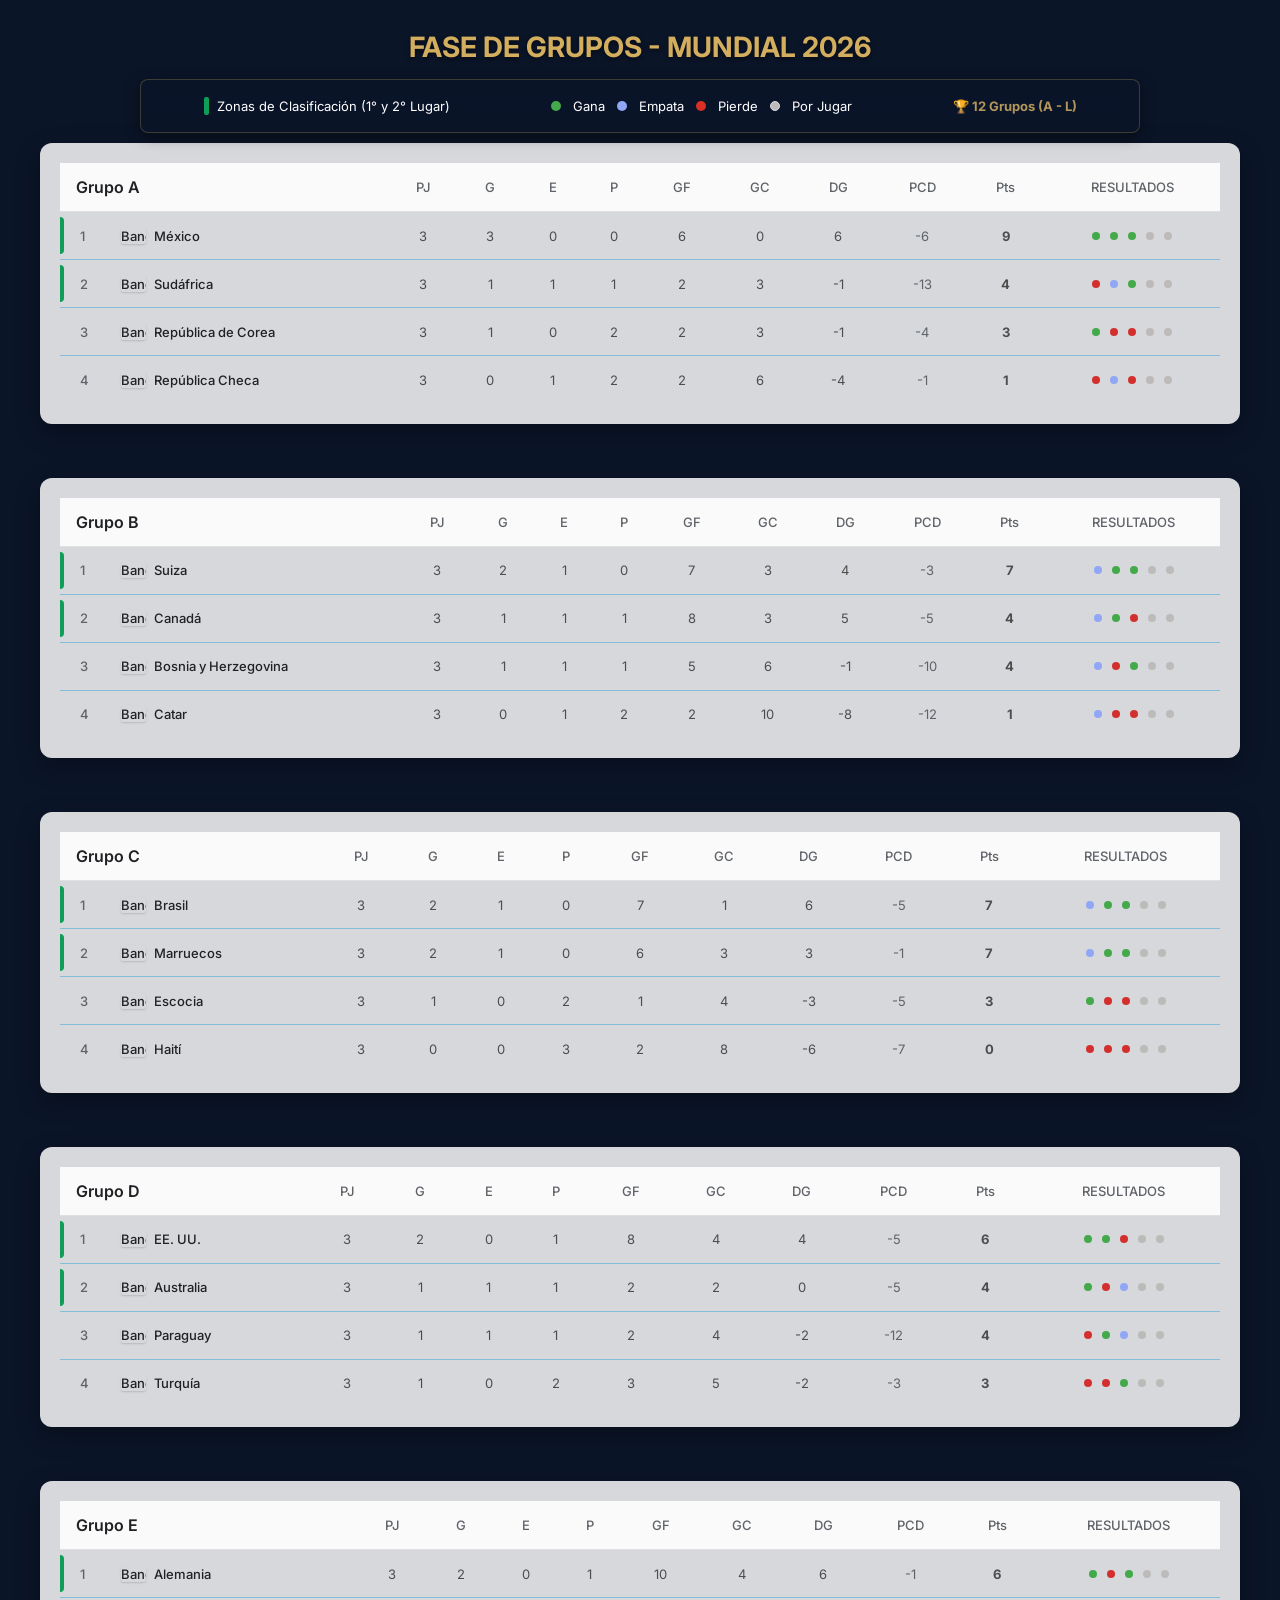
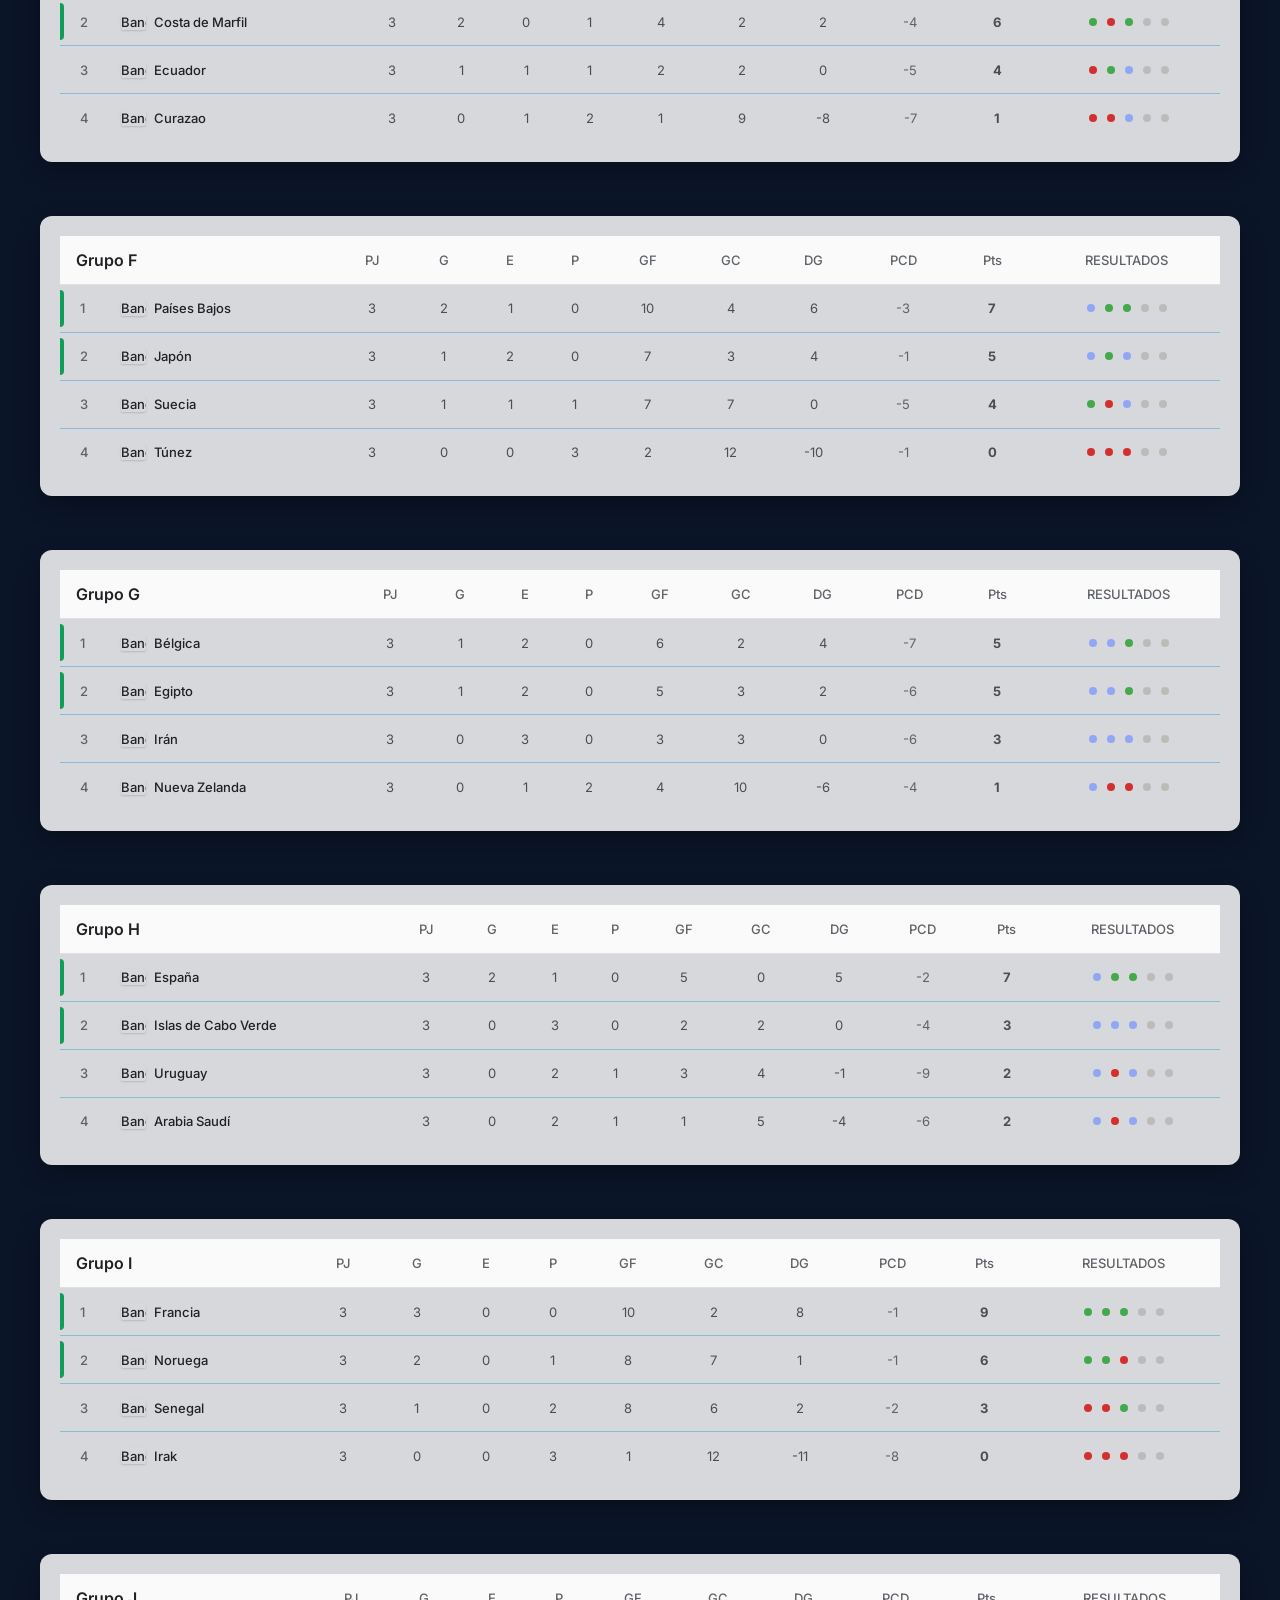
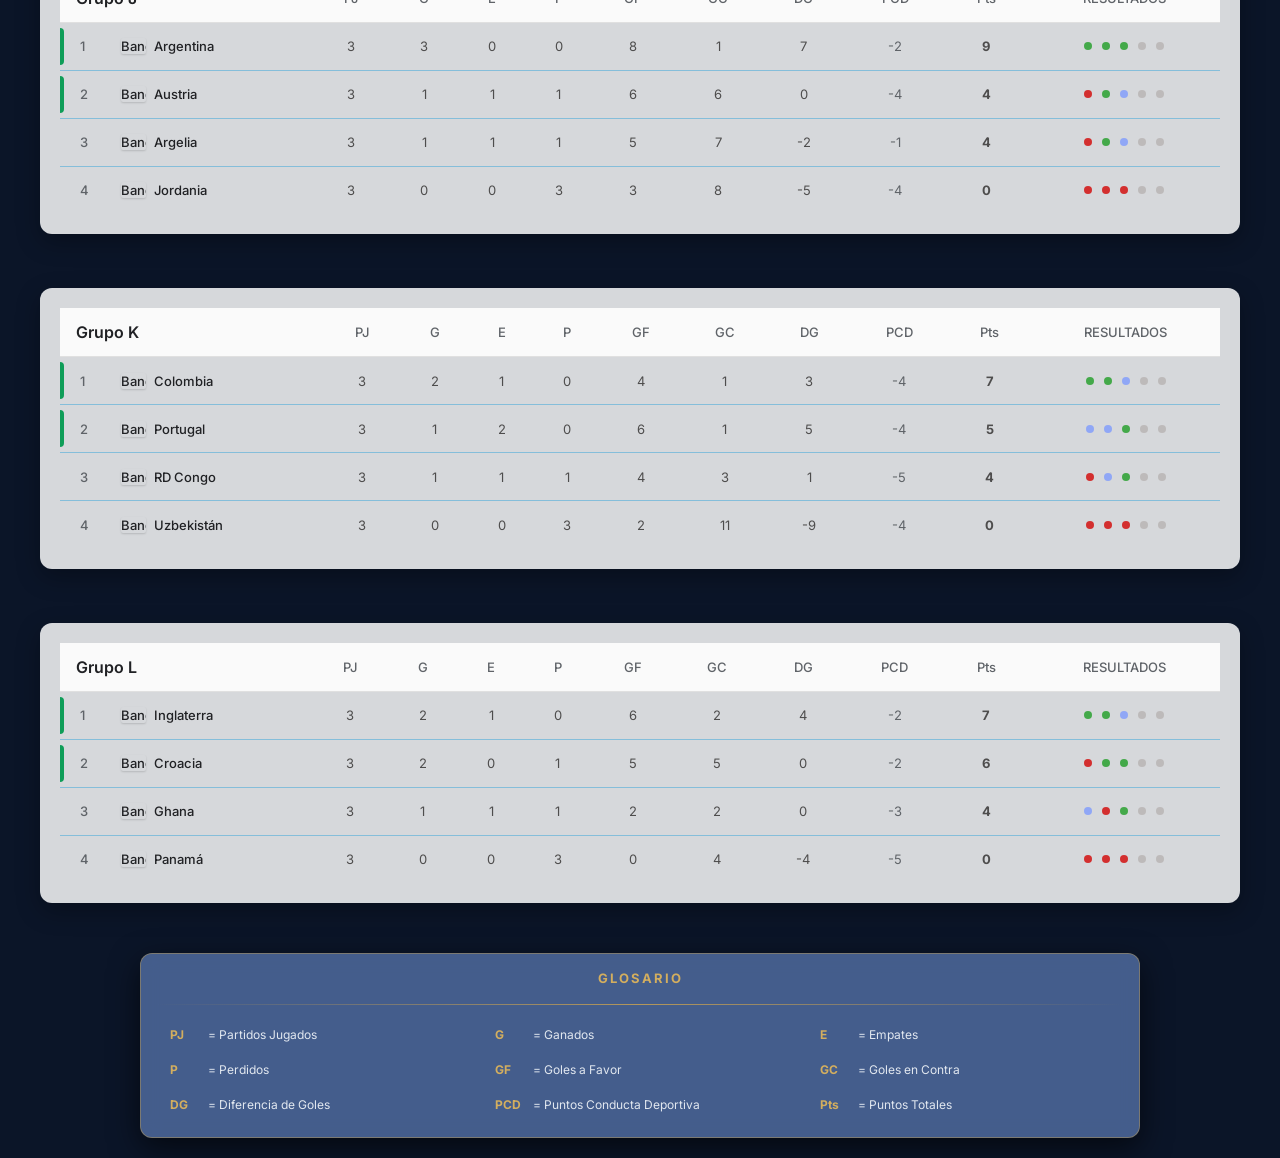
==== clasification.html @ fb700c8e "avancClasification" ====
<html lang="es">
<head>
    <meta charset="UTF-8">
    <meta name="viewport" content="width=device-width, initial-scale=1.0">
    <title>Clasificación Mundial 2026</title>
    <!-- Cargamos los estilos CSS -->
    <link rel="stylesheet" href="clasification.css">
    
    <link href="https://fonts.googleapis.com/css2?family=Inter:wght@400;500;600;700&display=swap" rel="stylesheet">
</head>
<body>

    <header style="text-align: center; padding: 20px 20px 0 20px;">
        <h1 style="font-size: 28px; margin: 10px 0; color: #d3ae5f; text-shadow: 0 2px 4px rgba(0,0,0,0.5);">
            FASE DE GRUPOS - MUNDIAL 2026
        </h1>
       
        <div class="info-banner">
            <div class="info-item">
                <span class="qualified-indicator"></span>
                <span>Zonas de Clasificación (1° y 2° Lugar)</span>
            </div>
            <div class="info-item">
                <div class="legend-dots">
                    <span class="dot-legend win"></span> Gana
                    <span class="dot-legend draw"></span> Empata
                    <span class="dot-legend loss"></span> Pierde
                    <span class="dot-legend none"></span> Por Jugar
                </div>
            </div>
            <div class="info-item" style="color: #b4975a; font-weight: bold;">
                🏆 12 Grupos (A - L)
            </div>
        </div>
        <!-- ⬆️ FINAL DEL BLOQUE DE INFORMACIÓN ⬆️ -->

    </header>
    
    <main id="groups-container" class="groups-container"></main>
    <script src="clasification.js"></script>
    <div class="floating-sidebar">
        <h3>GLOSARIO</h3>
        <hr class="gold-divider">
        <div class="sidebar-item"><strong>PJ</strong> = Partidos Jugados</div>
        <div class="sidebar-item"><strong>G</strong> = Ganados</div>
        <div class="sidebar-item"><strong>E</strong> = Empates</div>
        <div class="sidebar-item"><strong>P</strong> = Perdidos</div>
        <div class="sidebar-item"><strong>GF</strong> = Goles a Favor</div>
        <div class="sidebar-item"><strong>GC</strong> = Goles en Contra</div>
        <div class="sidebar-item"><strong>DG</strong> = Diferencia de Goles</div>
        <div class="sidebar-item"><strong>PCD</strong> = Puntos Conducta Deportiva</div>
        <div class="sidebar-item"><strong>Pts</strong> = Puntos Totales</div>
    </div>
</body>
</html>
---- clasification.css ----
body {
    
    background-image: url('fondo pagina mundial.png');
    background-size: cover;
    background-position: center center;
    background-repeat: no-repeat;
    background-attachment: fixed;
    background-color: #0b1528; 
    color: #ffffff;
    margin: 0;
}

* {
    margin: 0;
    padding: 0;
    box-sizing: border-box;
    font-family: 'Inter', sans-serif;
}

.body {
    background-color: #f1f3f4; /* Fondo gris claro idéntico al original */
    color: #202124;
    padding: 20px;
}

.main-header {
    text-align: center;
    margin-bottom: 30px;
}

.main-header h1 {
    font-size: 24px;
    font-weight: 600;
    color: #333;
}

/* Contenedor que agrupa las tarjetas */
.groups-container {
    max-width: 1200px;
    margin: 0 auto;
    display: flex;
    flex-direction: column;
    gap: 24px; /* Separación entre grupos */
}

/* Tarjeta contenedora de cada Grupo */
.group-card {
   
    background-color: rgba(255, 255, 255, 0.83); 
    border-radius: 12px;
    box-shadow: 0 8px 24px rgba(0, 0, 0, 0.3); 
    margin-bottom: 30px;
    padding: 20px;
}

/* Estilos de la Tabla */
.standing-table {
    width: 100%;
    border-collapse: collapse;
    font-size: 13px;
    text-align: left;
}

/* Cabecera del grupo (Grupo A, Grupo B, etc.) */
.standing-table thead th {
    background-color: #fafafa;
    color: #5f6368;
    font-weight: 500;
    padding: 14px 16px;
    border-bottom: 1px solid #e0e0e0;
}

.standing-table thead th.group-title {
    font-size: 16px;
    font-weight: 600;
    color: #202124;
    text-align: left;
}

/* Alineación y colores de las columnas numéricas */
.text-center {
    text-align: center;
    color: #4e4d4d;
}

.text-bold {
    font-weight: 700;
}

/* Filas de la tabla */
.standing-table tbody tr {
    border-bottom: 1px solid #85beda;
    height: 48px;
}

.standing-table tbody tr:last-child {
    border-bottom: none;
}

.standing-table tbody td {
    padding: 8px 16px;
    vertical-align: middle;
}

/* Columna del Ranking y nombre del equipo */
.rank-col {
    width: 40px;
    font-weight: 500;
    color: #5f6368;
    padding-left: 20px !important;
    position: relative;
}

/* Línea verde de clasificación para los puestos 1 y 2 */
.qualified .rank-col::before {
    content: "";
    position: absolute;
    left: 0;
    top: 5px;
    bottom: 5px;
    width: 4px;
    background-color: #0f9d58; /* Verde Google/FIFA */
    border-radius: 0 4px 4px 0;
}

/* Nombre de país y bandera */
.team-name {
    display: flex;
    align-items: center;
    gap: 8px;
    font-weight: 500;
    color: #202124;
}

.flag {
    width: 25px;            /* Tamaño idéntico al de las imágenes reales */
    height: 16px;           /* Mantiene la proporción */
    object-fit: cover;      /* Evita que se deforme */
    border-radius: 2px;     /* Bordes ligeramente redondeados como en tu captura */
    box-shadow: 0 1px 2px rgba(0,0,0,0.15); /* Sutil sombra para dar relieve */
    display: inline-block;
}

/* Racha de Resultados (Círculos) */
.results-dots {
    display: flex;
    gap: 10px;
    justify-content: center;
}

.dot {
    width: 8px;
    height: 8px;
    border-radius: 50%;
    display: inline-block;
}

.dot.win { background-color: #44a94a; }   /* Verde */
.dot.draw { background-color: #90a7f6; }  /* Celeste */
.dot.loss { background-color: #d32f2f; }  /* Rojo */
.dot.none { background-color: #bdbaba; }  /* Sin jugar (-) */

.info-banner {
    display: flex;
    flex-wrap: wrap;
    justify-content: space-around;
    align-items: center;
    background-color: rgba(11, 21, 40, 0.85); /* Azul oscuro translúcido */
    border: 1px solid rgba(180, 151, 90, 0.3); /* Borde dorado sutil */
    border-radius: 8px;
    padding: 12px;
    max-width: 1000px;
    margin: 15px auto 10px auto;
    backdrop-filter: blur(8px); /* Efecto de vidrio esmerilado */
    box-shadow: 0 4px 15px rgba(0, 0, 0, 0.4);
}

.info-item {
    display: flex;
    align-items: center;
    font-size: 13px;
    color: #ffffff;
    margin: 5px 10px;
}

/* Indicador verde vertical para clasificados */
.qualified-indicator {
    width: 5px;
    height: 18px;
    background-color: #0f9d58; /* Verde oficial de clasificación */
    margin-right: 8px;
    border-radius: 2px;
    display: inline-block;
}

/* Estilos de los círculos pequeños de la leyenda */
.legend-dots {
    display: flex;
    align-items: center;
    gap: 12px;
}

.dot-legend {
    width: 10px;
    height: 10px;
    border-radius: 50%;
    display: inline-block;
}

/* Colores de los círculos */
.dot-legend.win { background-color: #44a94a; }
.dot-legend.draw { background-color: #90a7f6; }
.dot-legend.loss { background-color: #d93025; }
.dot-legend.none { background-color: #bdbaba; border: 1px solid #dadce0; }


.floating-sidebar {
    position: fixed;
    right: 25px; /* Distancia desde el borde derecho */
    top: 180px;  /* Distancia desde arriba para no chocar con el título */
    width: 240px;
    background-color: rgba(83, 112, 165, 0.80); /* Fondo azul oscuro translúcido */
    border: 1px solid rgba(180, 151, 90, 0.5);  /* Borde dorado del mundial */
    border-radius: 12px;
    padding: 16px;
    box-shadow: 0 10px 30px rgba(0, 0, 0, 0.6);
    backdrop-filter: blur(10px); /* Efecto vidrio esmerilado */
    z-index: 100;
    font-family: 'Segoe UI', Arial, sans-serif;
    color: #ffffff;
}

.floating-sidebar h3 {
    margin: 0 0 8px 0;
    font-size: 13px;
    letter-spacing: 2px;
    text-align: center;
    color: #d3ae5f; /* Dorado institucional */
}

.gold-divider {
    border: 0;
    height: 1px;
    background: linear-gradient(to right, transparent, #b4975a, transparent);
    margin-bottom: 12px;
}

.sidebar-item {
    font-size: 12px;
    margin-bottom: 8px;
    line-height: 1.4;
    border-bottom: 1px solid rgba(255, 255, 255, 0.08);
    padding-bottom: 6px;
    color: #e2e8f0;
}

.sidebar-item:last-child {
    border-bottom: none;
    margin-bottom: 0;
    padding-bottom: 0;
}

.sidebar-item strong {
    color: #d3ae5f; /* Siglas resaltadas en dorado */
    display: inline-block;
    width: 35px; /* Alineación perfecta del texto */
}

/* 📱 ADAPTACIÓN PARA MÓVILES (Para que no tape las tablas en pantallas chicas) */
@media (max-width: 1400px) {
    .floating-sidebar {
        position: relative;
        right: auto;
        top: auto;
        width: calc(100% - 40px);
        max-width: 1000px;
        margin: 20px auto;
        display: flex;
        flex-wrap: wrap;
        justify-content: space-around;
        gap: 10px;
    }
    .floating-sidebar h3, .gold-divider {
        width: 100%;
    }
    .sidebar-item {
        border-bottom: none;
        width: 30%; /* Se distribuyen en 3 columnas en pantallas medianas */
        text-align: left;
        padding-bottom: 0;
    }
}

@media (max-width: 600px) {
    .sidebar-item {
        width: 45%; /* Se distribuyen en 2 columnas en celulares */
    }
}
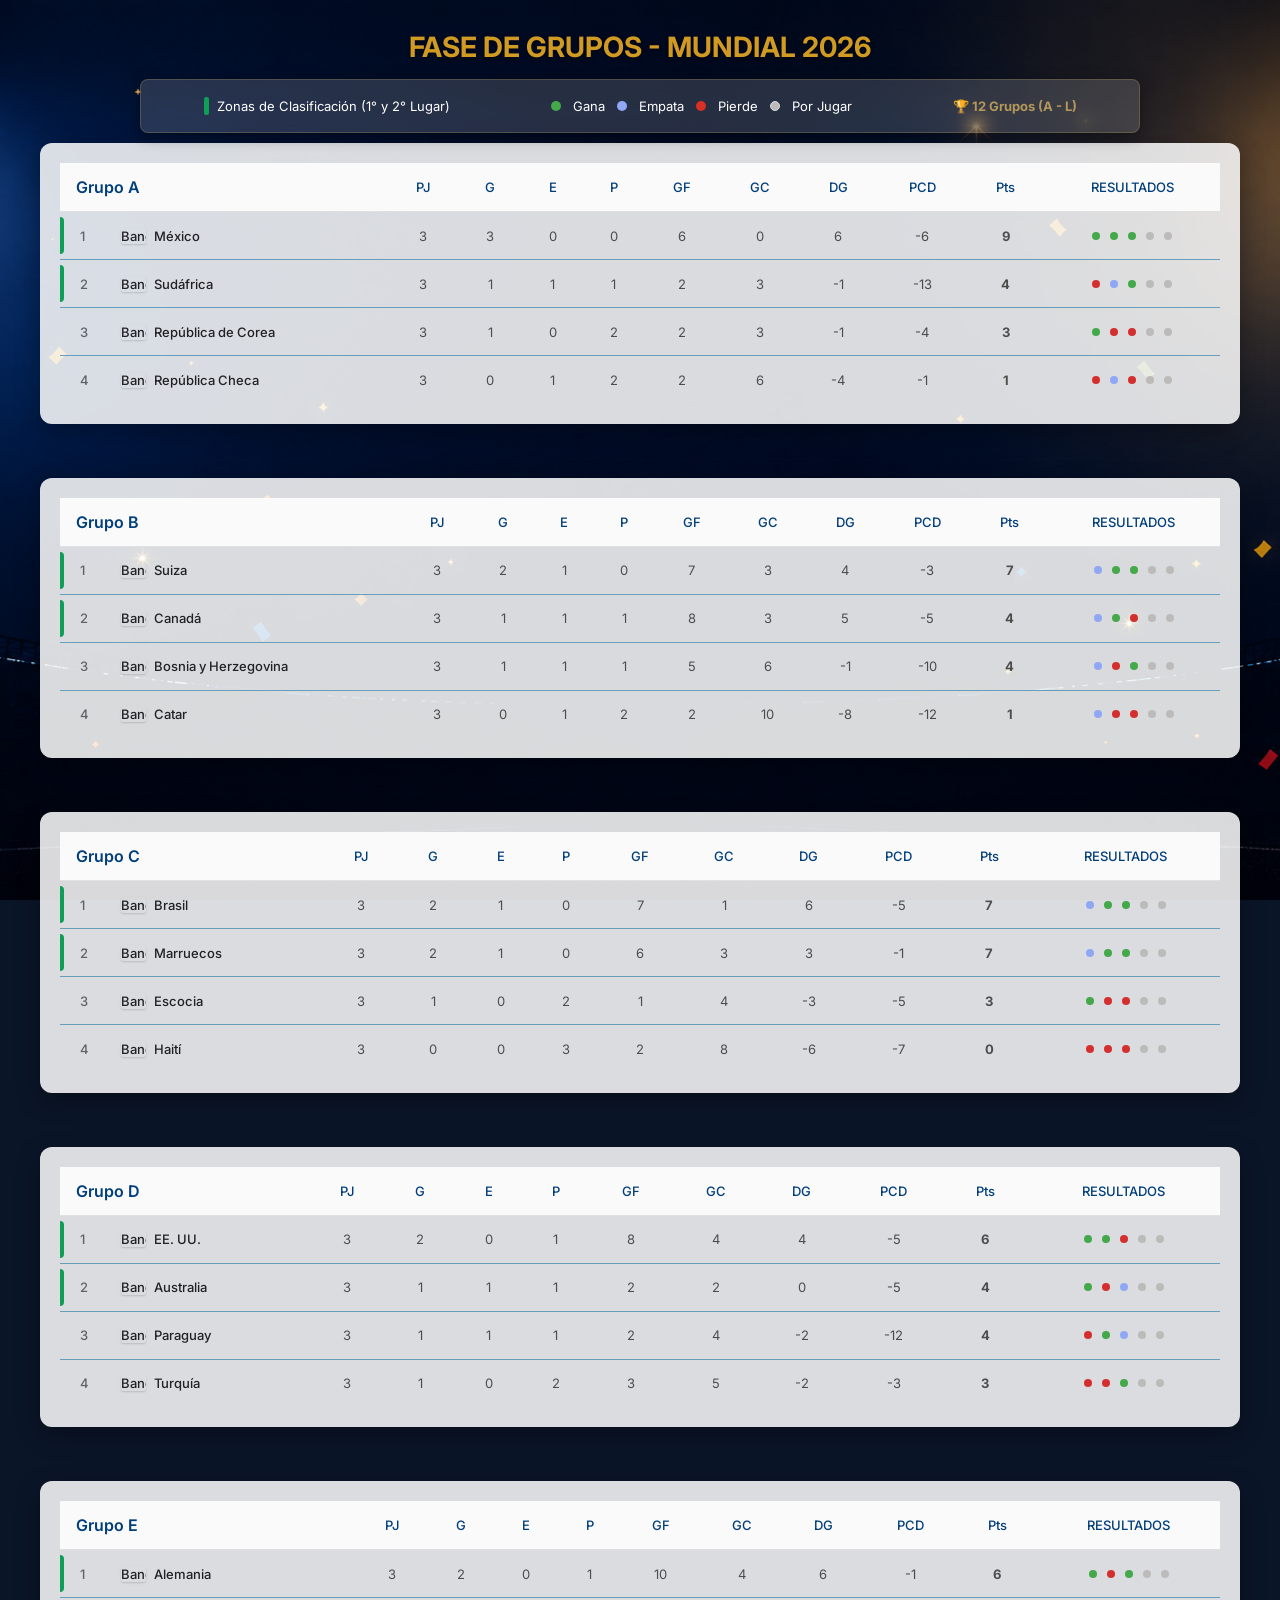
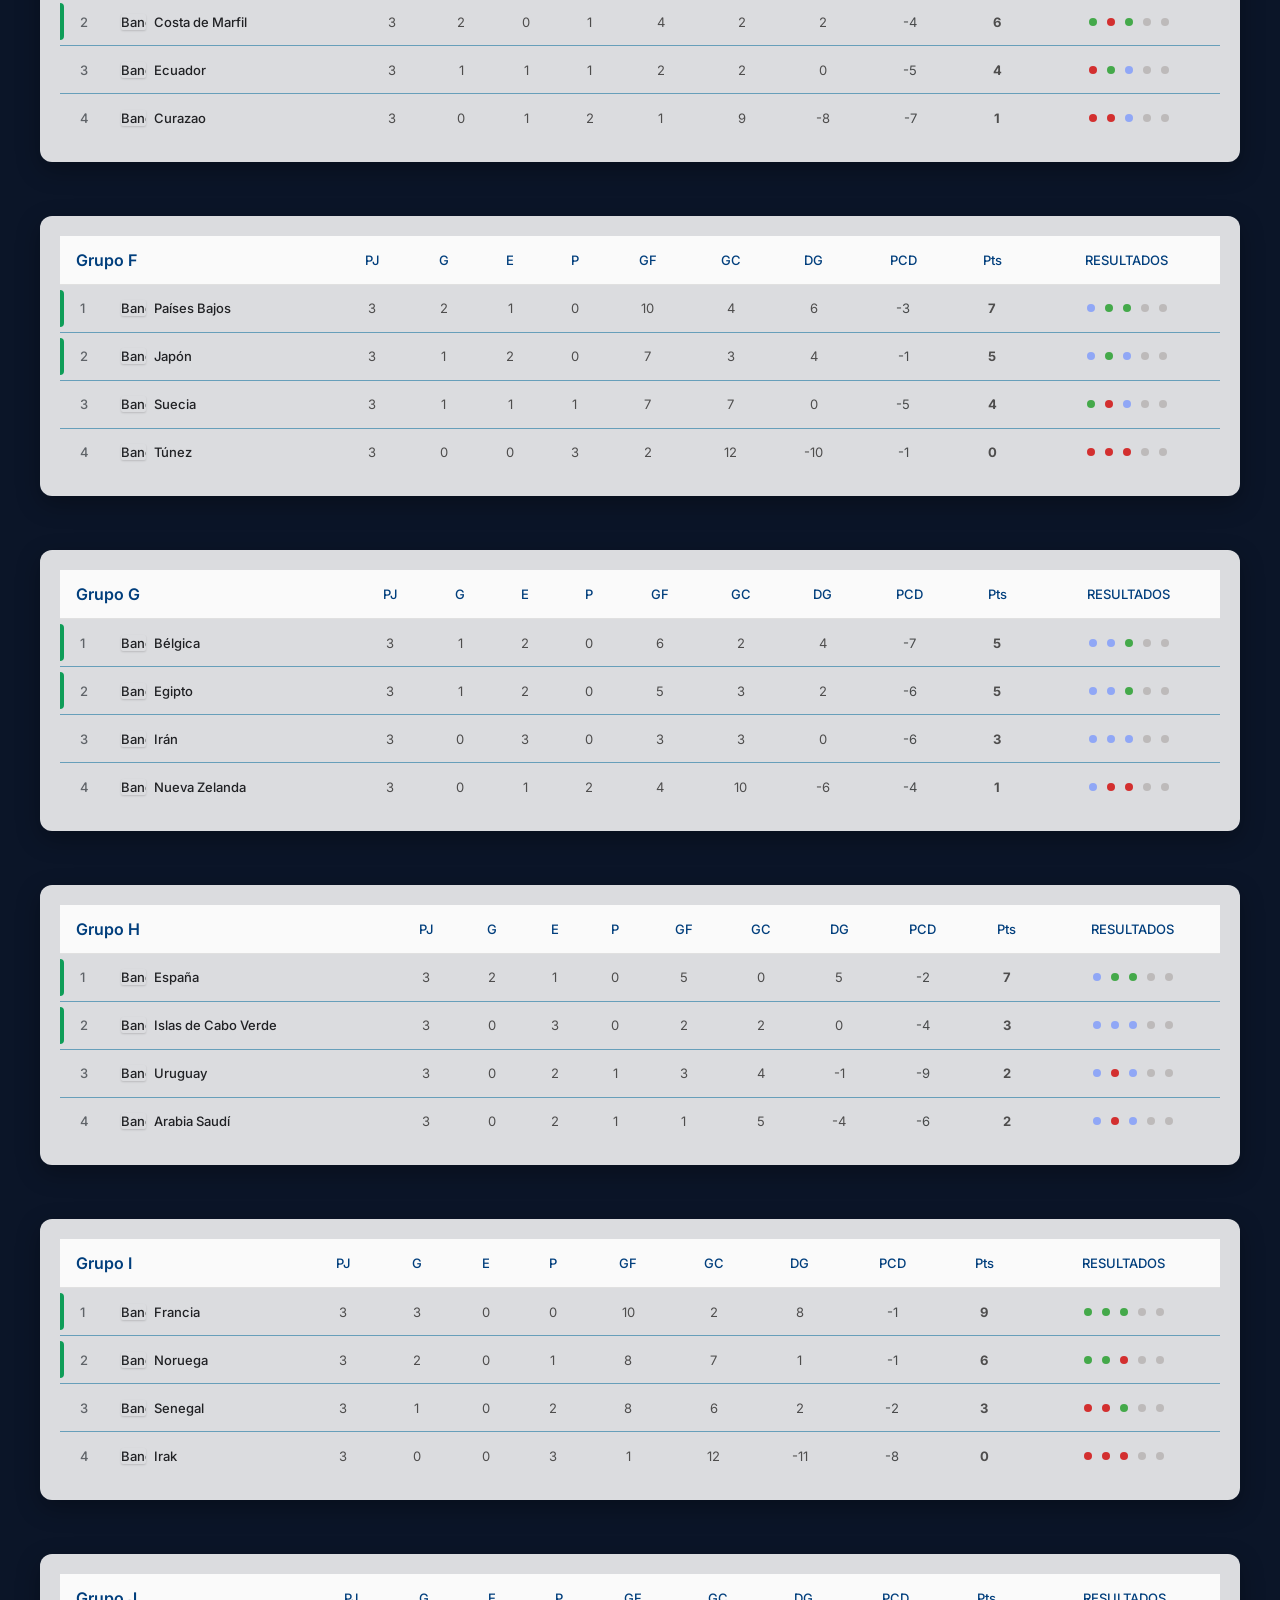
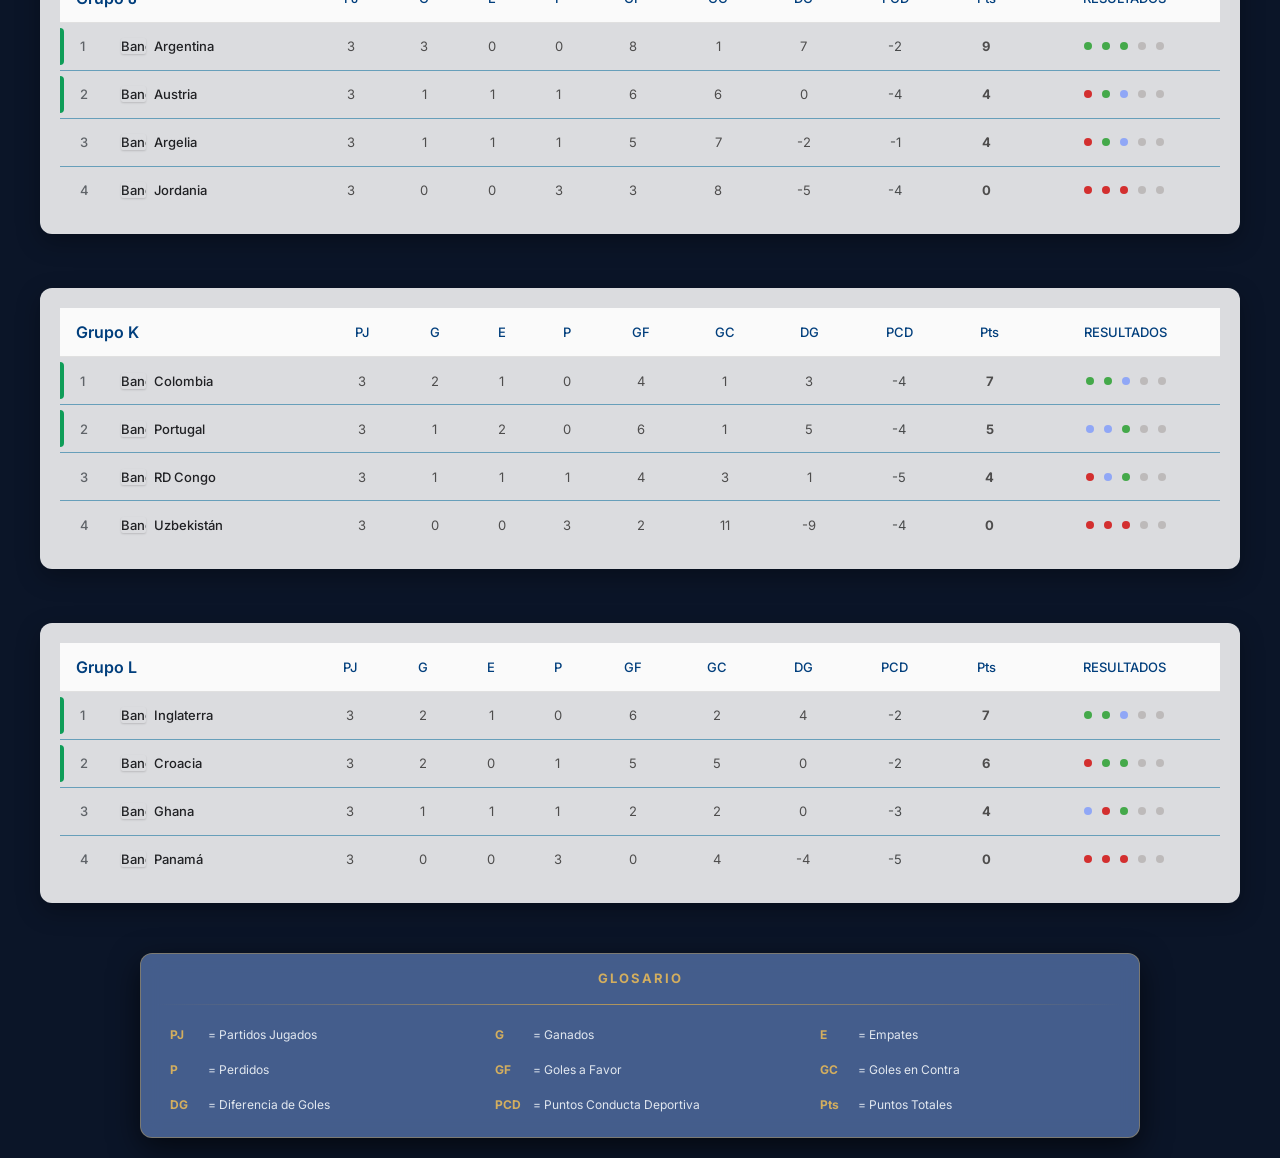
==== commit 5fbb8bd6: "clasifications" ====
--- a/clasification.html
+++ b/clasification.html
@@ -11,7 +11,7 @@
 <body>
 
     <header style="text-align: center; padding: 20px 20px 0 20px;">
-        <h1 style="font-size: 28px; margin: 10px 0; color: #d3ae5f; text-shadow: 0 2px 4px rgba(0,0,0,0.5);">
+        <h1 style="font-size: 28px; margin: 10px 0; color: #d19a23; text-shadow: 0 2px 4px rgba(0,0,0,0.5);">
             FASE DE GRUPOS - MUNDIAL 2026
         </h1>
        
@@ -51,5 +51,6 @@
         <div class="sidebar-item"><strong>PCD</strong> = Puntos Conducta Deportiva</div>
         <div class="sidebar-item"><strong>Pts</strong> = Puntos Totales</div>
     </div>
+    
 </body>
 </html>
--- a/clasification.css
+++ b/clasification.css
@@ -1,6 +1,6 @@
 body {
     
-    background-image: url('fondo pagina mundial.png');
+    background-image: url('imagen oficial del mundial.png');
     background-size: cover;
     background-position: center center;
     background-repeat: no-repeat;
@@ -42,11 +42,10 @@
     flex-direction: column;
     gap: 24px; /* Separación entre grupos */
 }
-
-/* Tarjeta contenedora de cada Grupo */
+/* Tarjeta contenedora de cada Grupos */
 .group-card {
    
-    background-color: rgba(255, 255, 255, 0.83); 
+    background-color: rgba(255, 255, 255, 0.85); 
     border-radius: 12px;
     box-shadow: 0 8px 24px rgba(0, 0, 0, 0.3); 
     margin-bottom: 30px;
@@ -64,7 +63,7 @@
 /* Cabecera del grupo (Grupo A, Grupo B, etc.) */
 .standing-table thead th {
     background-color: #fafafa;
-    color: #5f6368;
+    color: #003e7c;
     font-weight: 500;
     padding: 14px 16px;
     border-bottom: 1px solid #e0e0e0;
@@ -73,7 +72,7 @@
 .standing-table thead th.group-title {
     font-size: 16px;
     font-weight: 600;
-    color: #202124;
+    color: #003e7c;
     text-align: left;
 }
 
@@ -89,7 +88,7 @@
 
 /* Filas de la tabla */
 .standing-table tbody tr {
-    border-bottom: 1px solid #85beda;
+    border-bottom: 1px solid #679fba;
     height: 48px;
 }
 
@@ -165,7 +164,7 @@
     flex-wrap: wrap;
     justify-content: space-around;
     align-items: center;
-    background-color: rgba(11, 21, 40, 0.85); /* Azul oscuro translúcido */
+    background-color: rgba(255, 255, 255, 0.15); /* Azul oscuro translúcido */
     border: 1px solid rgba(180, 151, 90, 0.3); /* Borde dorado sutil */
     border-radius: 8px;
     padding: 12px;
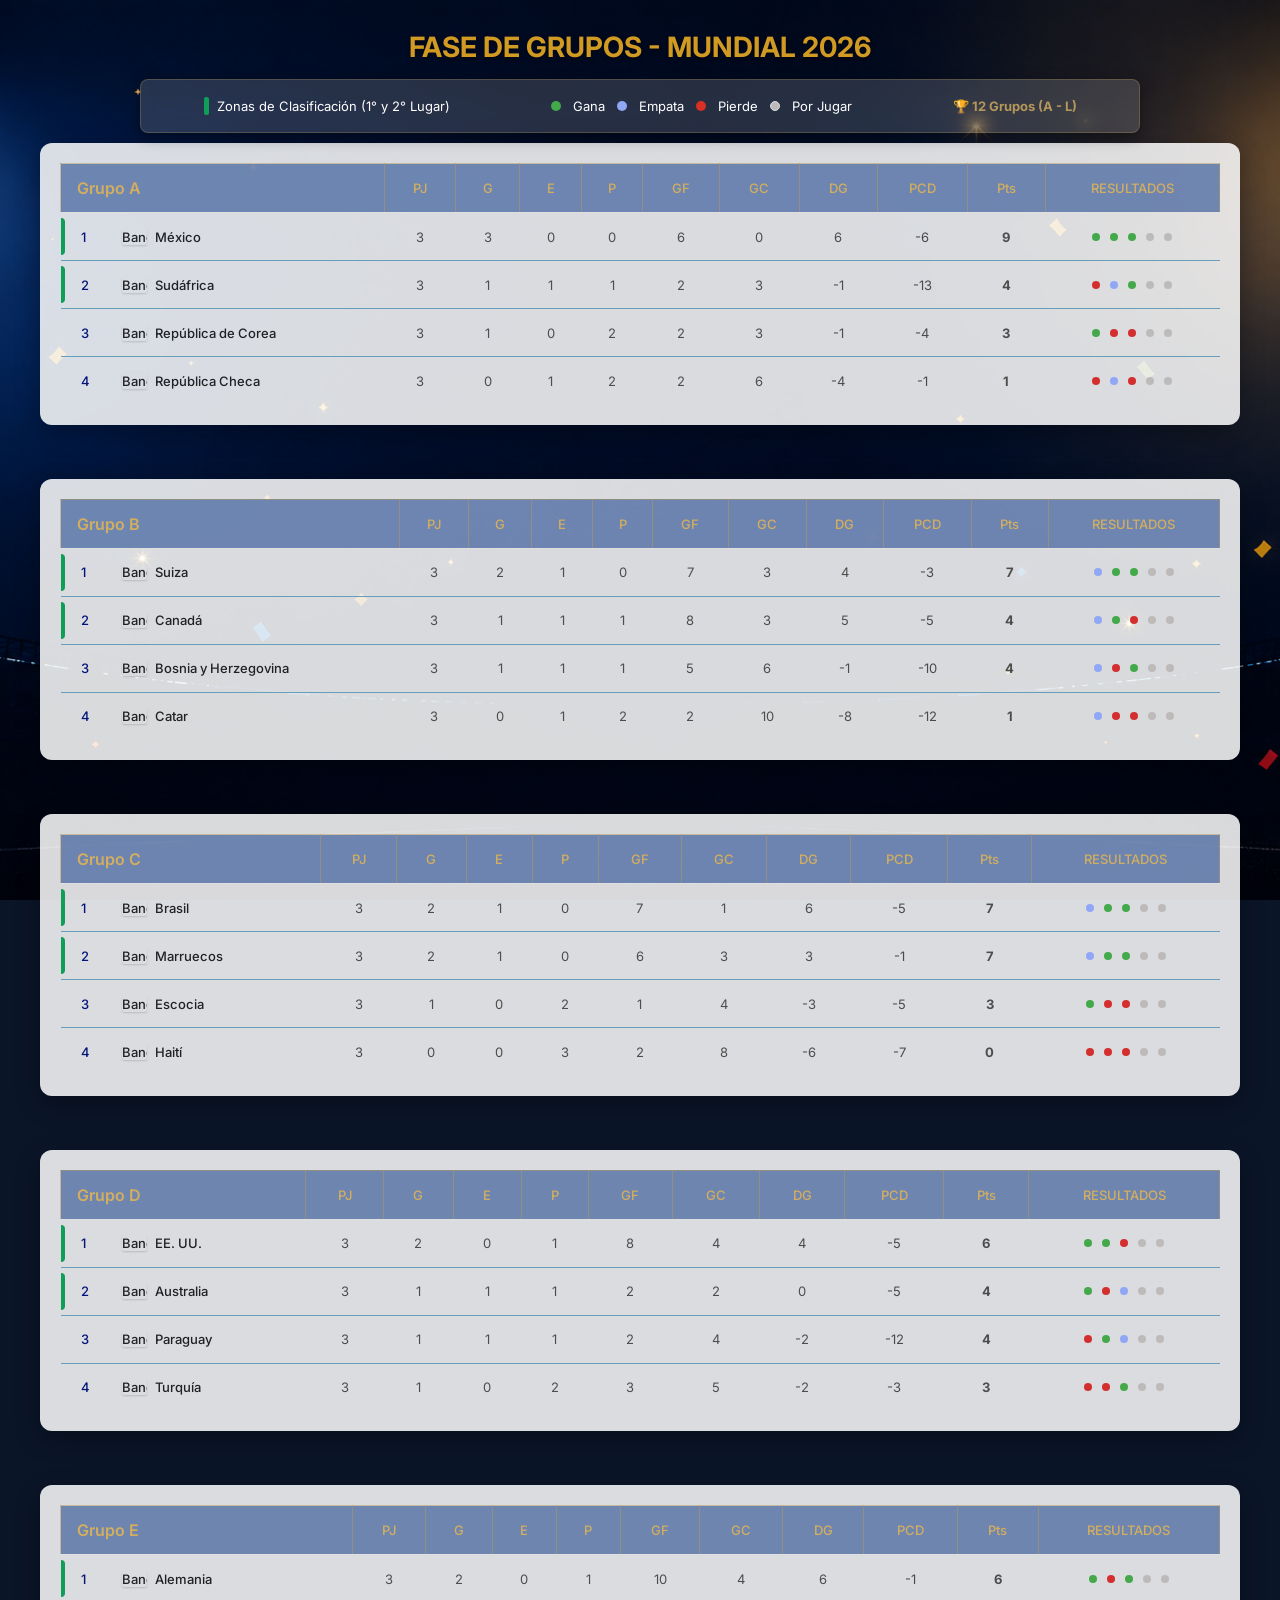
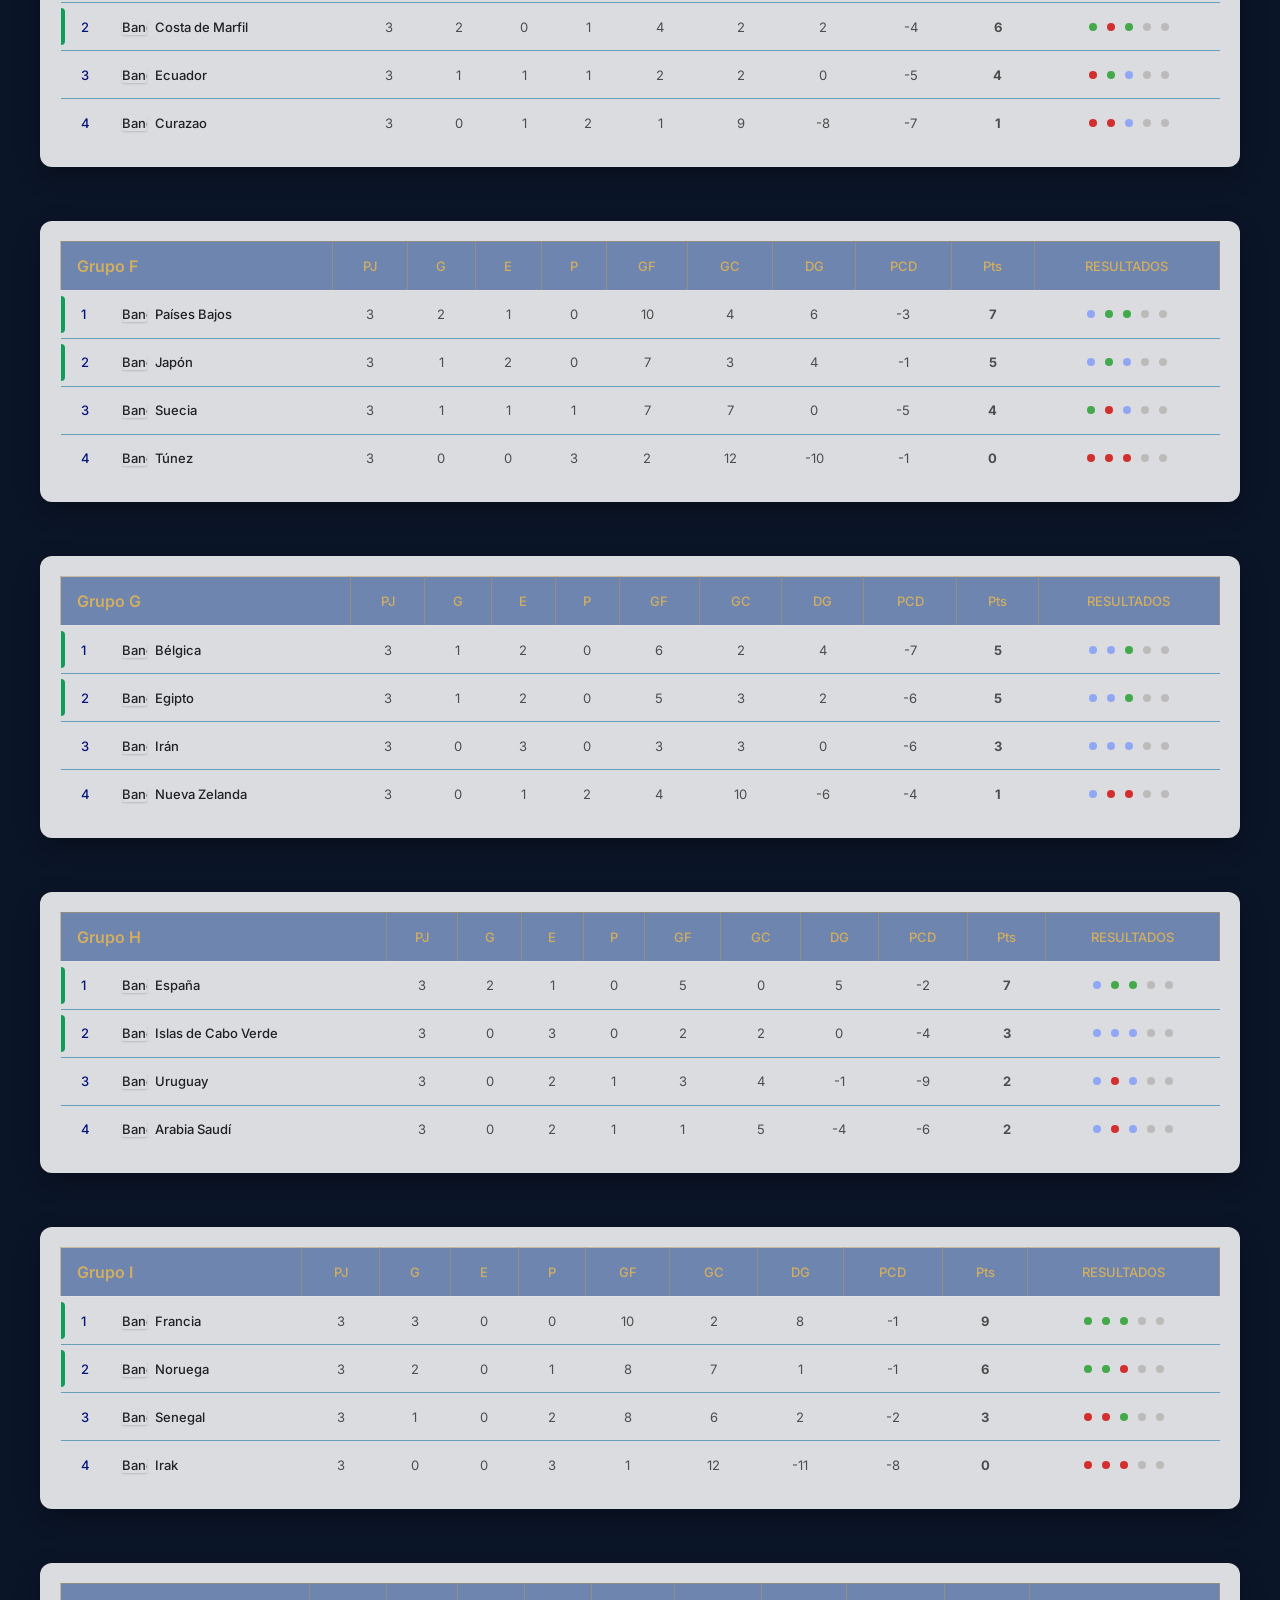
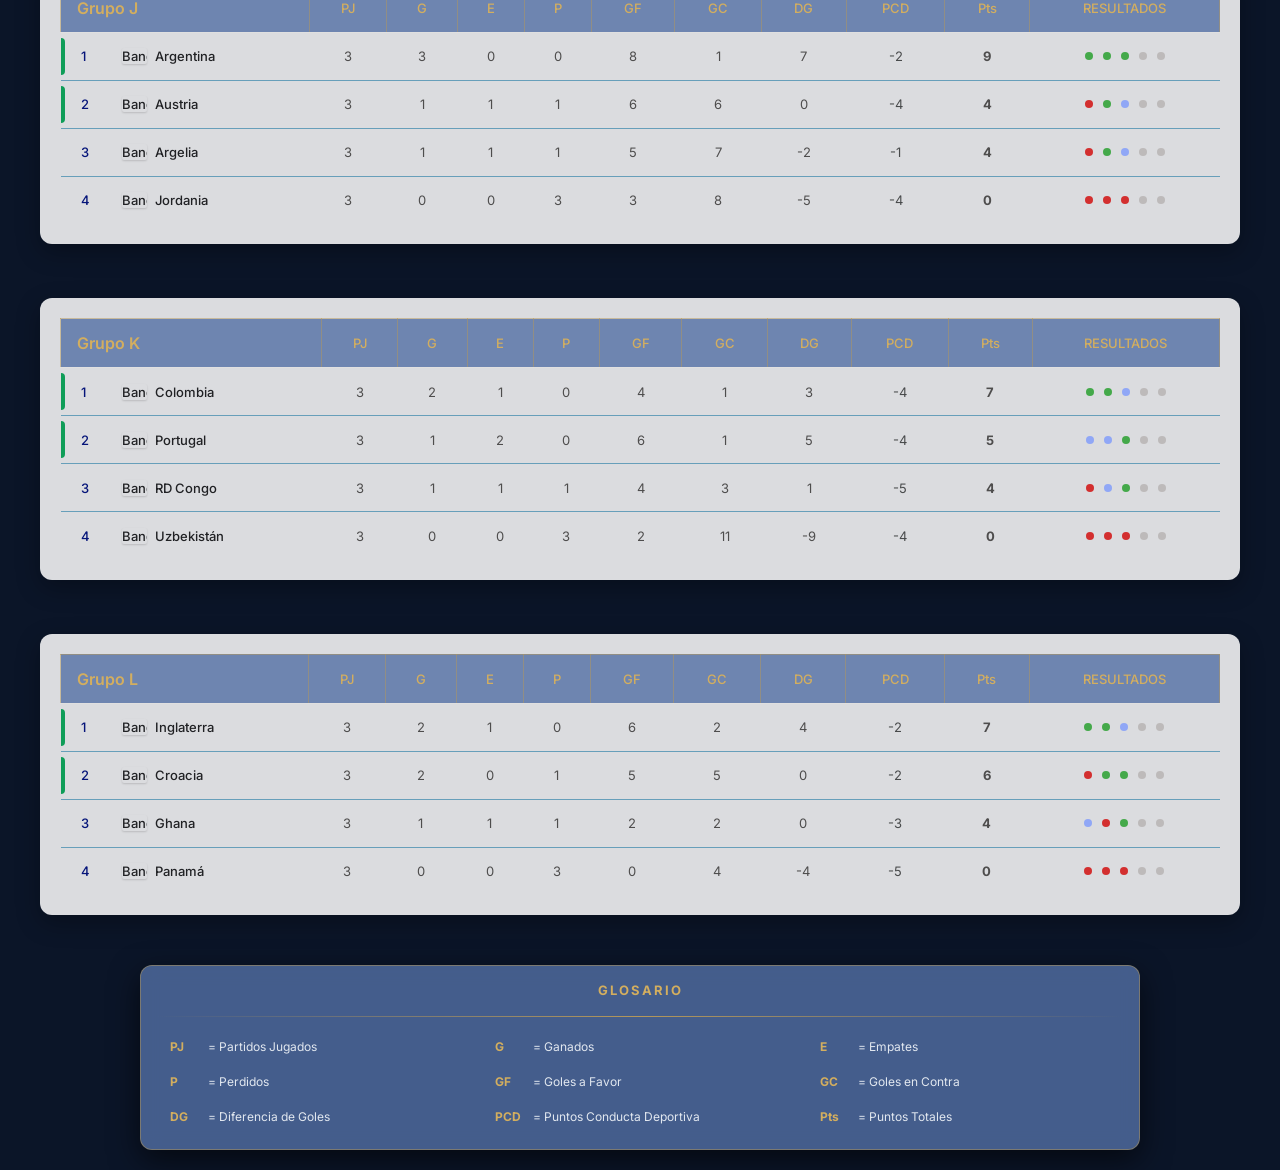
==== commit d0ba421b: "listo para subir cambios a la dev" ====
--- a/clasification.html
+++ b/clasification.html
@@ -32,7 +32,7 @@
                 🏆 12 Grupos (A - L)
             </div>
         </div>
-        <!-- ⬆️ FINAL DEL BLOQUE DE INFORMACIÓN ⬆️ -->
+        <!-- ⬆️ FINAL DEL BLOQUE ⬆️ -->
 
     </header>
     
--- a/clasification.css
+++ b/clasification.css
@@ -62,8 +62,9 @@
 
 /* Cabecera del grupo (Grupo A, Grupo B, etc.) */
 .standing-table thead th {
-    background-color: #fafafa;
-    color: #003e7c;
+    background-color: rgba(83, 112, 165, 0.80);
+    border: 1px solid rgba(180, 151, 90, 0.5);
+    color: #d3ae5f;
     font-weight: 500;
     padding: 14px 16px;
     border-bottom: 1px solid #e0e0e0;
@@ -72,7 +73,7 @@
 .standing-table thead th.group-title {
     font-size: 16px;
     font-weight: 600;
-    color: #003e7c;
+    color: #d3ae5f;
     text-align: left;
 }
 
@@ -105,7 +106,7 @@
 .rank-col {
     width: 40px;
     font-weight: 500;
-    color: #5f6368;
+    color: #051479;
     padding-left: 20px !important;
     position: relative;
 }
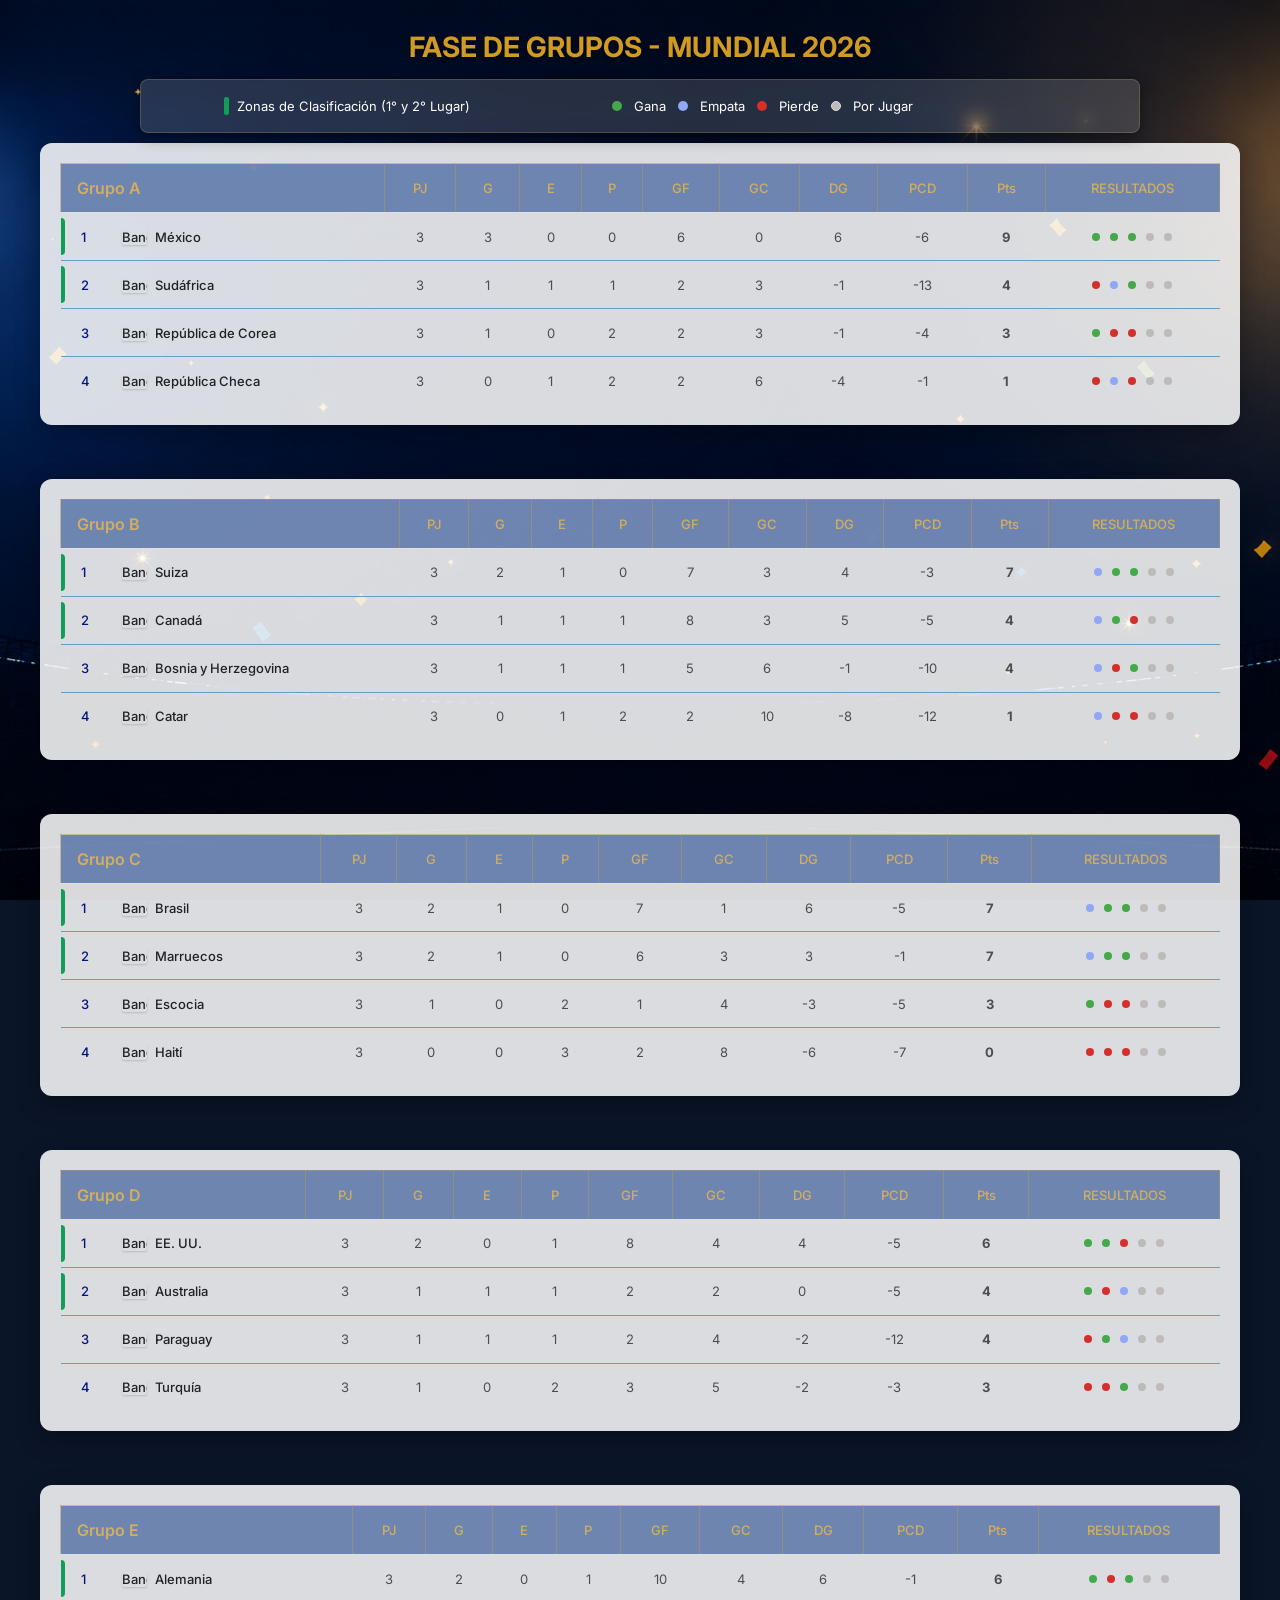
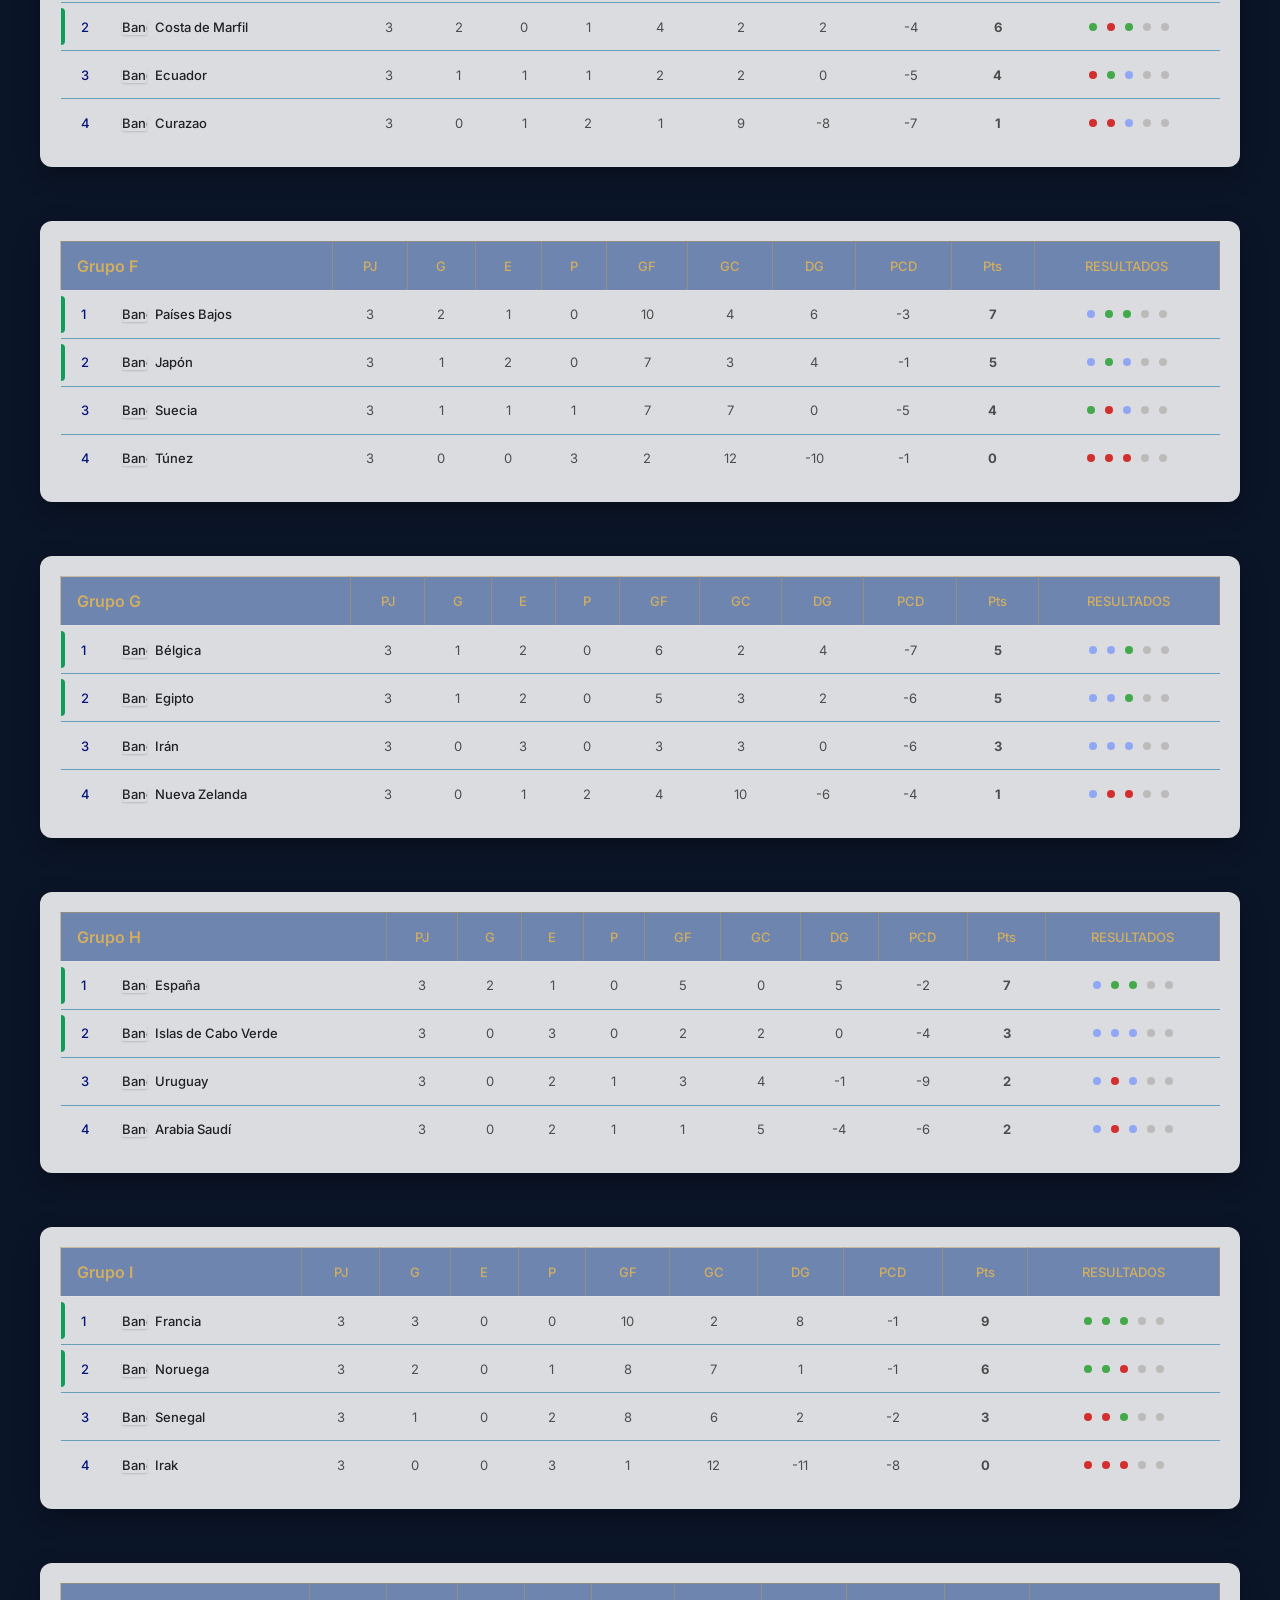
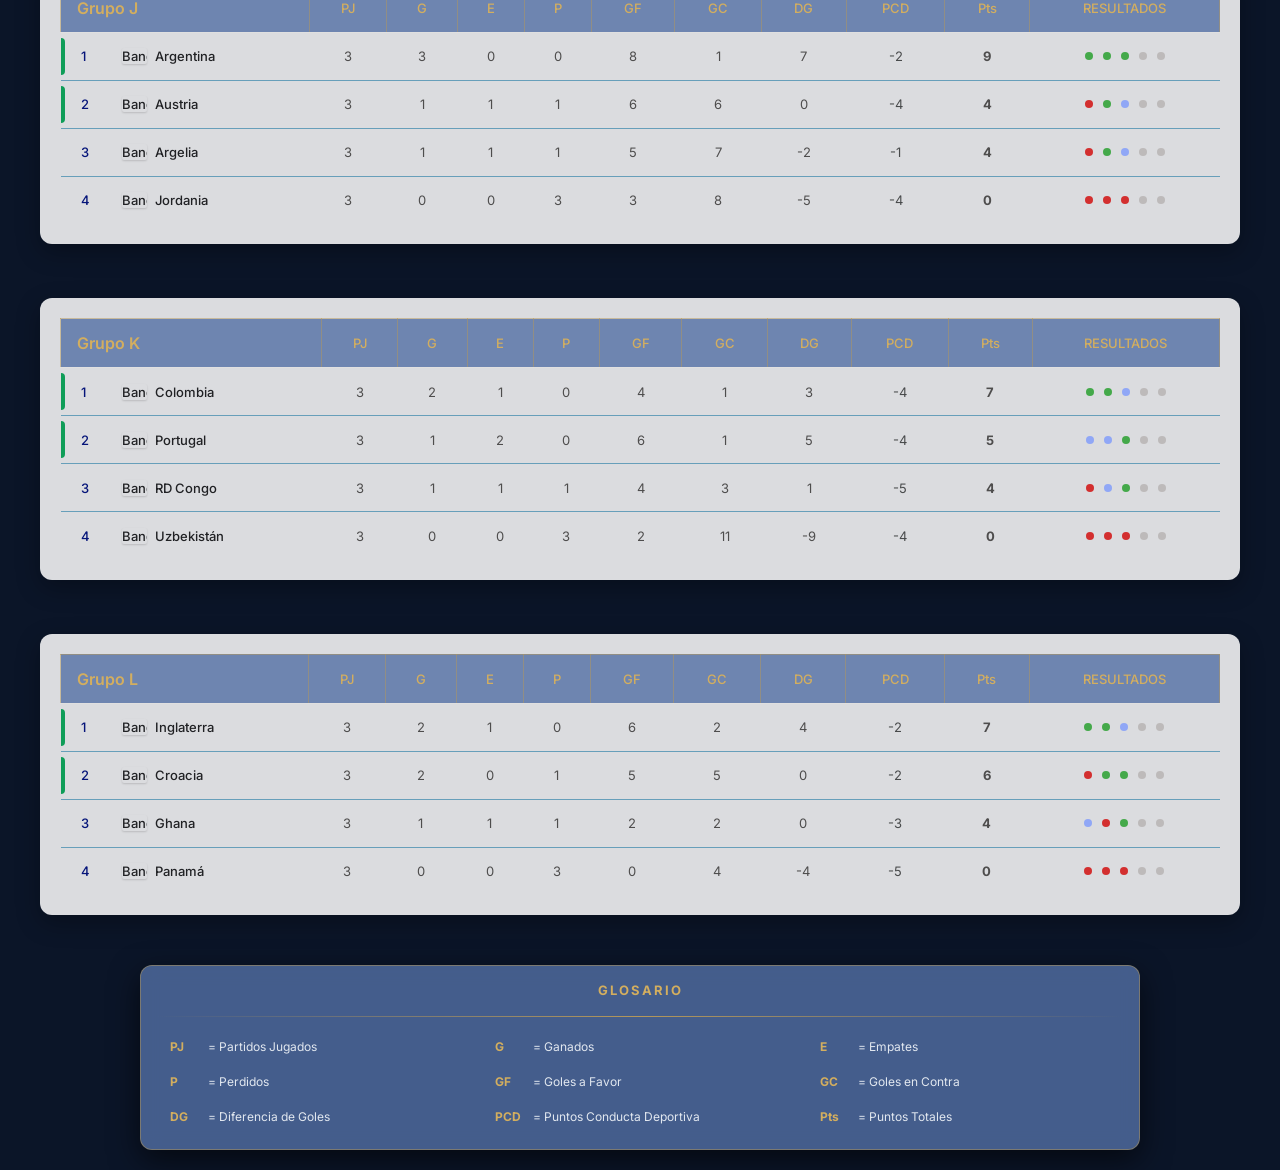
==== commit 98db85d4: "save: guardando archivos de clasificacion jhojann" ====
--- a/clasification.html
+++ b/clasification.html
@@ -3,7 +3,6 @@
     <meta charset="UTF-8">
     <meta name="viewport" content="width=device-width, initial-scale=1.0">
     <title>Clasificación Mundial 2026</title>
-    <!-- Cargamos los estilos CSS -->
     <link rel="stylesheet" href="clasification.css">
     
     <link href="https://fonts.googleapis.com/css2?family=Inter:wght@400;500;600;700&display=swap" rel="stylesheet">
@@ -29,11 +28,10 @@
                 </div>
             </div>
             <div class="info-item" style="color: #b4975a; font-weight: bold;">
-                🏆 12 Grupos (A - L)
+                
             </div>
         </div>
-        <!-- ⬆️ FINAL DEL BLOQUE ⬆️ -->
-
+       
     </header>
     
     <main id="groups-container" class="groups-container"></main>
--- a/clasification.css
+++ b/clasification.css
@@ -34,15 +34,15 @@
     color: #333;
 }
 
-/* Contenedor que agrupa las tarjetas */
+
 .groups-container {
     max-width: 1200px;
     margin: 0 auto;
     display: flex;
     flex-direction: column;
-    gap: 24px; /* Separación entre grupos */
-}
-/* Tarjeta contenedora de cada Grupos */
+    gap: 24px; 
+}
+
 .group-card {
    
     background-color: rgba(255, 255, 255, 0.85); 
@@ -52,7 +52,7 @@
     padding: 20px;
 }
 
-/* Estilos de la Tabla */
+
 .standing-table {
     width: 100%;
     border-collapse: collapse;
@@ -60,7 +60,7 @@
     text-align: left;
 }
 
-/* Cabecera del grupo (Grupo A, Grupo B, etc.) */
+
 .standing-table thead th {
     background-color: rgba(83, 112, 165, 0.80);
     border: 1px solid rgba(180, 151, 90, 0.5);
@@ -77,7 +77,7 @@
     text-align: left;
 }
 
-/* Alineación y colores de las columnas numéricas */
+
 .text-center {
     text-align: center;
     color: #4e4d4d;
@@ -87,7 +87,7 @@
     font-weight: 700;
 }
 
-/* Filas de la tabla */
+
 .standing-table tbody tr {
     border-bottom: 1px solid #679fba;
     height: 48px;
@@ -102,7 +102,7 @@
     vertical-align: middle;
 }
 
-/* Columna del Ranking y nombre del equipo */
+
 .rank-col {
     width: 40px;
     font-weight: 500;
@@ -111,7 +111,7 @@
     position: relative;
 }
 
-/* Línea verde de clasificación para los puestos 1 y 2 */
+
 .qualified .rank-col::before {
     content: "";
     position: absolute;
@@ -119,11 +119,11 @@
     top: 5px;
     bottom: 5px;
     width: 4px;
-    background-color: #0f9d58; /* Verde Google/FIFA */
+    background-color: #0f9d58; 
     border-radius: 0 4px 4px 0;
 }
 
-/* Nombre de país y bandera */
+
 .team-name {
     display: flex;
     align-items: center;
@@ -133,15 +133,15 @@
 }
 
 .flag {
-    width: 25px;            /* Tamaño idéntico al de las imágenes reales */
-    height: 16px;           /* Mantiene la proporción */
-    object-fit: cover;      /* Evita que se deforme */
-    border-radius: 2px;     /* Bordes ligeramente redondeados como en tu captura */
-    box-shadow: 0 1px 2px rgba(0,0,0,0.15); /* Sutil sombra para dar relieve */
-    display: inline-block;
-}
-
-/* Racha de Resultados (Círculos) */
+    width: 25px;            
+    height: 16px;           
+    object-fit: cover;      
+    border-radius: 2px;     
+    box-shadow: 0 1px 2px rgba(0,0,0,0.15); 
+    display: inline-block;
+}
+
+
 .results-dots {
     display: flex;
     gap: 10px;
@@ -155,23 +155,23 @@
     display: inline-block;
 }
 
-.dot.win { background-color: #44a94a; }   /* Verde */
-.dot.draw { background-color: #90a7f6; }  /* Celeste */
-.dot.loss { background-color: #d32f2f; }  /* Rojo */
-.dot.none { background-color: #bdbaba; }  /* Sin jugar (-) */
+.dot.win { background-color: #44a94a; }   
+.dot.draw { background-color: #90a7f6; }  
+.dot.loss { background-color: #d32f2f; }  
+.dot.none { background-color: #bdbaba; }  
 
 .info-banner {
     display: flex;
     flex-wrap: wrap;
     justify-content: space-around;
     align-items: center;
-    background-color: rgba(255, 255, 255, 0.15); /* Azul oscuro translúcido */
-    border: 1px solid rgba(180, 151, 90, 0.3); /* Borde dorado sutil */
+    background-color: rgba(255, 255, 255, 0.15); 
+    border: 1px solid rgba(180, 151, 90, 0.3); 
     border-radius: 8px;
     padding: 12px;
     max-width: 1000px;
     margin: 15px auto 10px auto;
-    backdrop-filter: blur(8px); /* Efecto de vidrio esmerilado */
+    backdrop-filter: blur(8px); 
     box-shadow: 0 4px 15px rgba(0, 0, 0, 0.4);
 }
 
@@ -183,17 +183,17 @@
     margin: 5px 10px;
 }
 
-/* Indicador verde vertical para clasificados */
+
 .qualified-indicator {
     width: 5px;
     height: 18px;
-    background-color: #0f9d58; /* Verde oficial de clasificación */
+    background-color: #0f9d58; 
     margin-right: 8px;
     border-radius: 2px;
     display: inline-block;
 }
 
-/* Estilos de los círculos pequeños de la leyenda */
+
 .legend-dots {
     display: flex;
     align-items: center;
@@ -207,7 +207,7 @@
     display: inline-block;
 }
 
-/* Colores de los círculos */
+
 .dot-legend.win { background-color: #44a94a; }
 .dot-legend.draw { background-color: #90a7f6; }
 .dot-legend.loss { background-color: #d93025; }
@@ -216,15 +216,15 @@
 
 .floating-sidebar {
     position: fixed;
-    right: 25px; /* Distancia desde el borde derecho */
-    top: 180px;  /* Distancia desde arriba para no chocar con el título */
+    right: 25px; 
+    top: 180px;  
     width: 240px;
-    background-color: rgba(83, 112, 165, 0.80); /* Fondo azul oscuro translúcido */
-    border: 1px solid rgba(180, 151, 90, 0.5);  /* Borde dorado del mundial */
+    background-color: rgba(83, 112, 165, 0.80); 
+    border: 1px solid rgba(180, 151, 90, 0.5);  
     border-radius: 12px;
     padding: 16px;
     box-shadow: 0 10px 30px rgba(0, 0, 0, 0.6);
-    backdrop-filter: blur(10px); /* Efecto vidrio esmerilado */
+    backdrop-filter: blur(10px); 
     z-index: 100;
     font-family: 'Segoe UI', Arial, sans-serif;
     color: #ffffff;
@@ -235,7 +235,7 @@
     font-size: 13px;
     letter-spacing: 2px;
     text-align: center;
-    color: #d3ae5f; /* Dorado institucional */
+    color: #d3ae5f;
 }
 
 .gold-divider {
@@ -261,12 +261,12 @@
 }
 
 .sidebar-item strong {
-    color: #d3ae5f; /* Siglas resaltadas en dorado */
-    display: inline-block;
-    width: 35px; /* Alineación perfecta del texto */
-}
-
-/* 📱 ADAPTACIÓN PARA MÓVILES (Para que no tape las tablas en pantallas chicas) */
+    color: #d3ae5f; 
+    display: inline-block;
+    width: 35px; 
+}
+
+
 @media (max-width: 1400px) {
     .floating-sidebar {
         position: relative;
@@ -285,7 +285,7 @@
     }
     .sidebar-item {
         border-bottom: none;
-        width: 30%; /* Se distribuyen en 3 columnas en pantallas medianas */
+        width: 30%; 
         text-align: left;
         padding-bottom: 0;
     }
@@ -293,6 +293,6 @@
 
 @media (max-width: 600px) {
     .sidebar-item {
-        width: 45%; /* Se distribuyen en 2 columnas en celulares */
+        width: 45%; 
     }
 }
